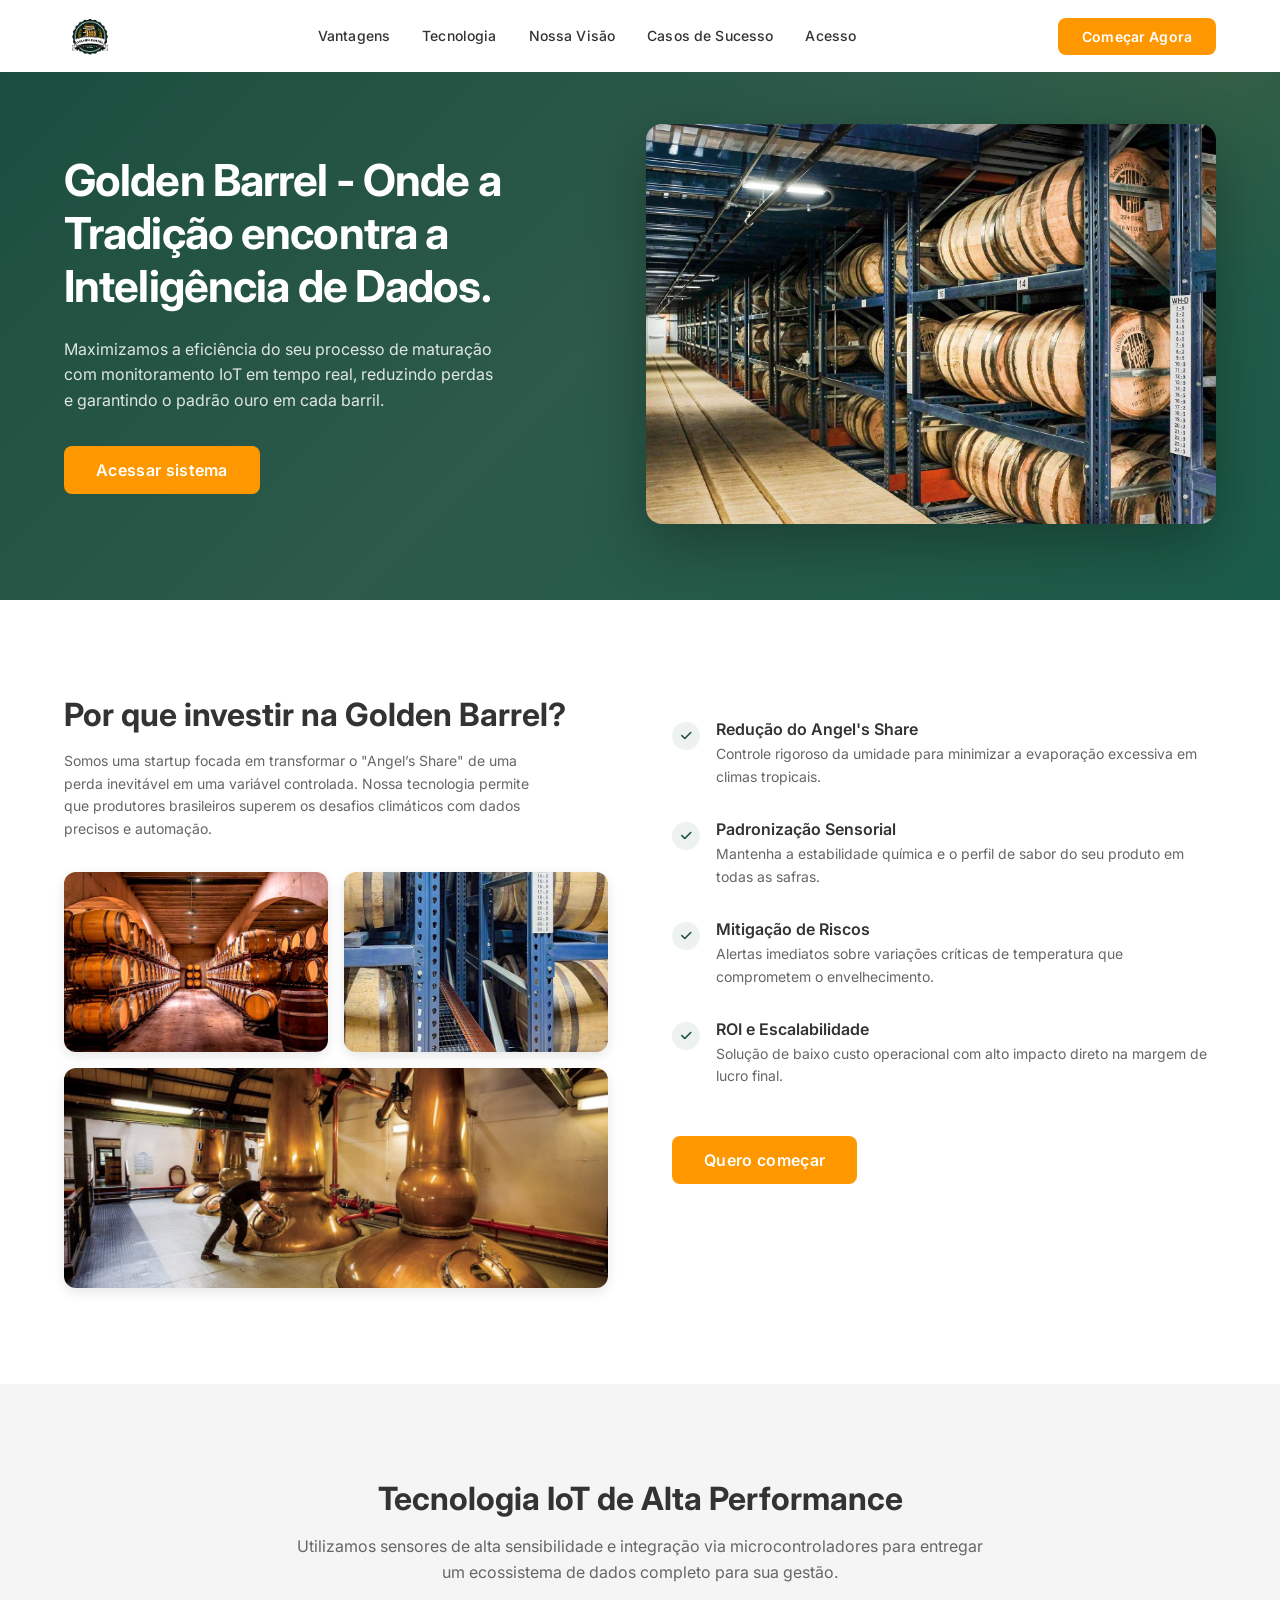
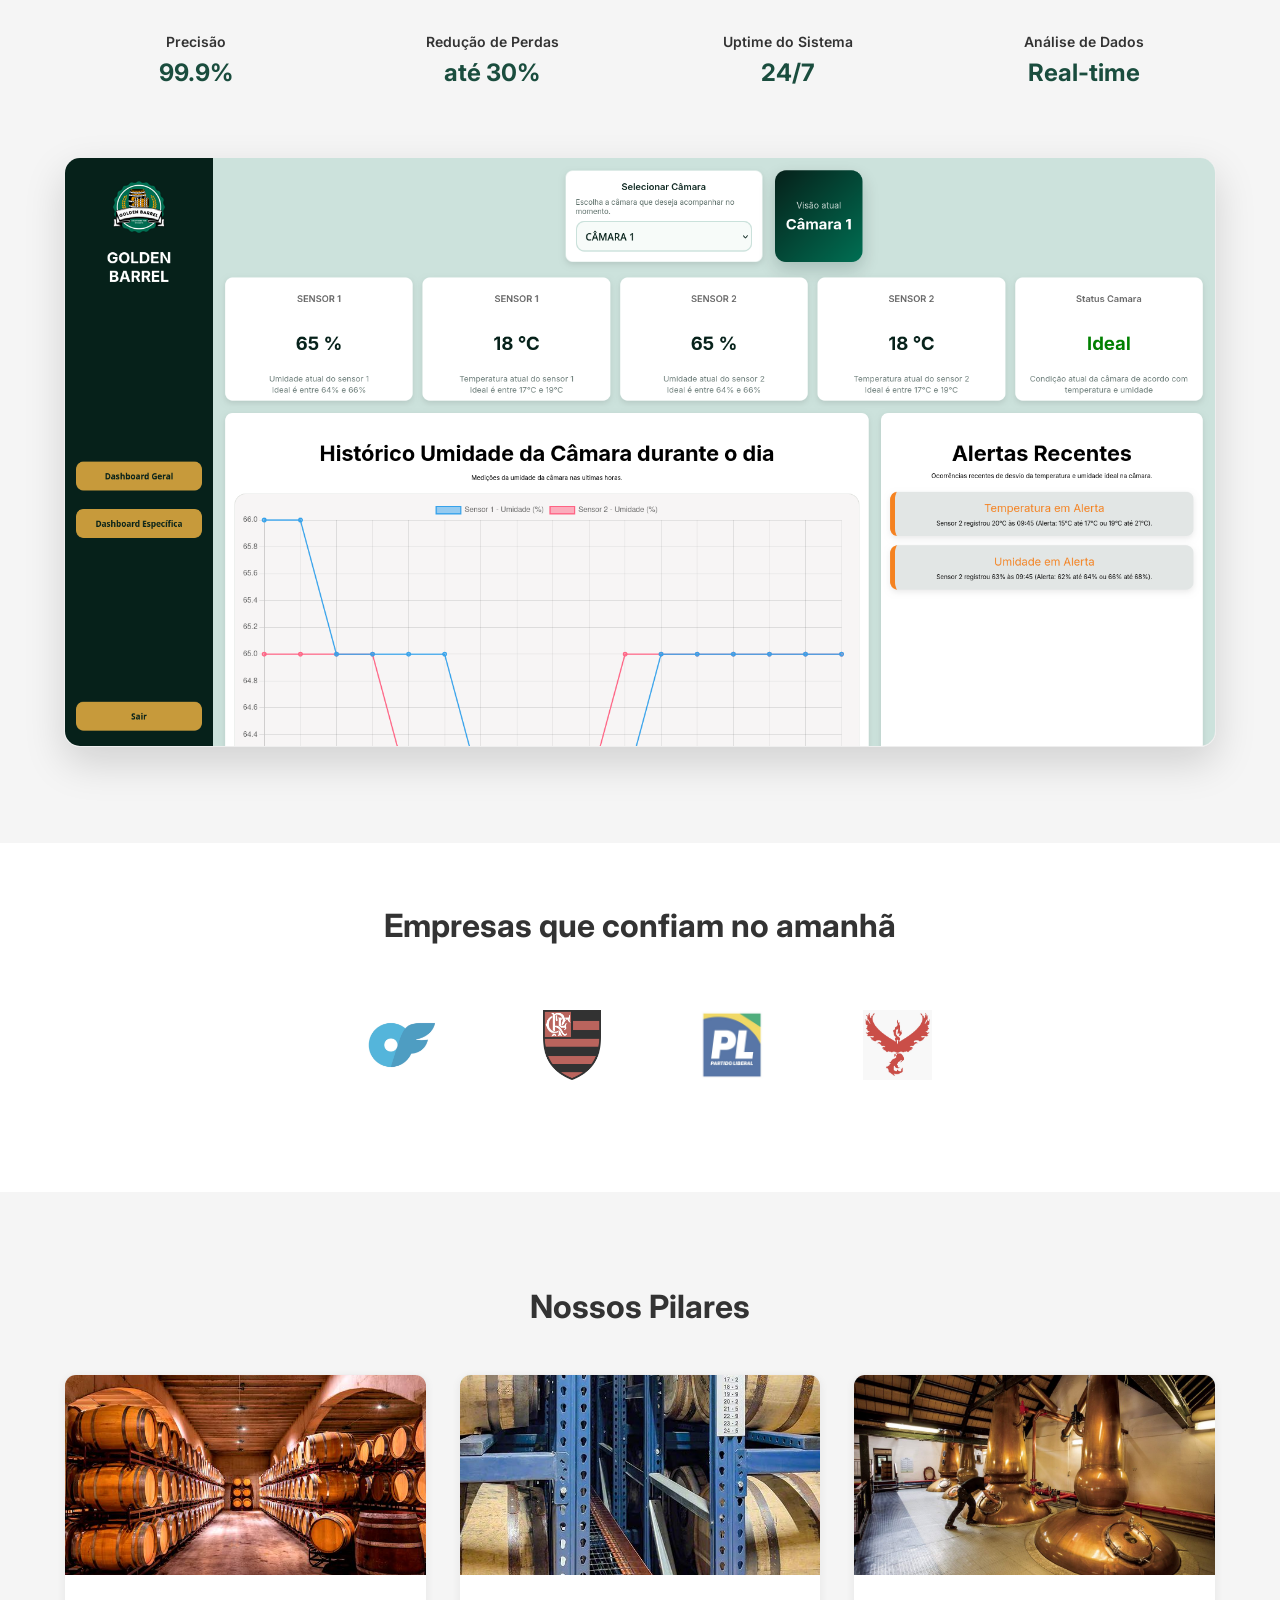
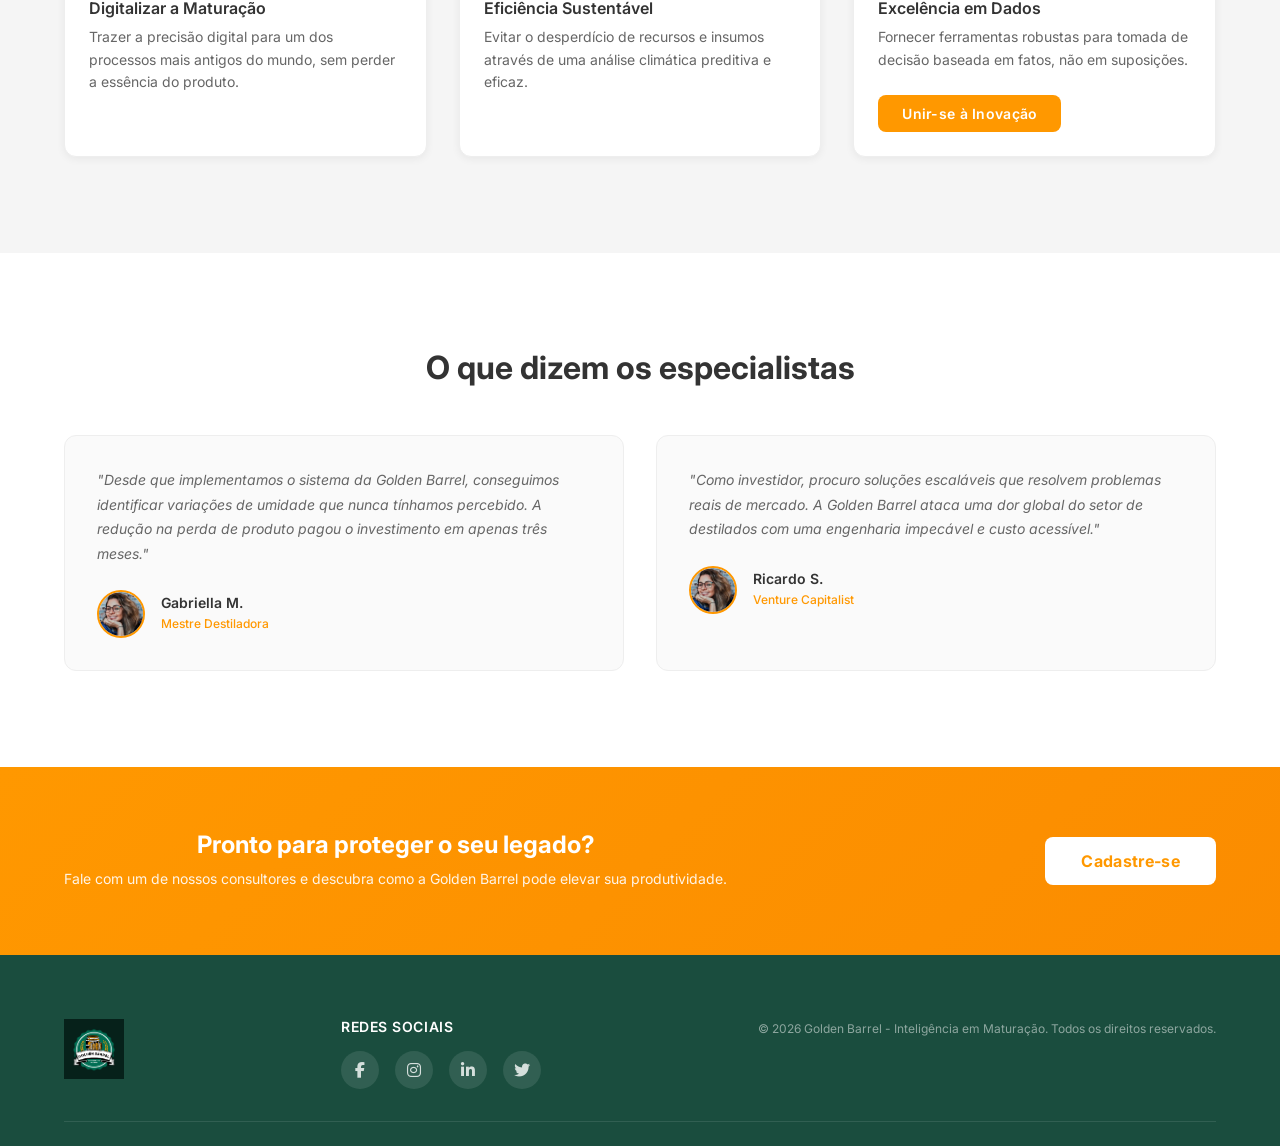
==== index.html @ 1d4effd4 "Golden barrel project" ====
<!DOCTYPE html>
<html lang="pt-BR">
<head>
    <meta charset="UTF-8">
    <meta name="viewport" content="width=device-width, initial-scale=1.0">
    <meta name="description" content="Golden Barrel - Tecnologia IoT para monitoramento de maturação de whisky. Reduza o Angel's Share e garanta a excelência.">
    <meta name="theme-color" content="#1a4d3e">
    <meta name="author" content="Golden Barrel">

    <title>Golden Barrel | Smart Aging Solutions</title>

    <link rel="preconnect" href="https://fonts.googleapis.com">
    <link rel="preconnect" href="https://fonts.gstatic.com" crossorigin>
    <link href="https://fonts.googleapis.com/css2?family=Inter:wght@300;400;500;600;700;800&display=swap" rel="stylesheet">

    <link rel="stylesheet" href="https://cdnjs.cloudflare.com/ajax/libs/font-awesome/6.5.0/css/all.min.css">

    <link rel="stylesheet" href="css/variables.css">
    <link rel="stylesheet" href="css/styles.css">
</head>
<body>

    <header class="navbar" id="navbar">
        <nav class="navbar-container">
            <a href="#" class="logo">
                <img src="Assets/images/logo1.jpg" alt="Golden Barrel - Solutions for Whiskys">
            </a>
            <ul class="nav-menu" id="nav-menu">
                <li><a href="#benefits">Vantagens</a></li>
                <li><a href="#system">Tecnologia</a></li>
                <li><a href="#mission">Nossa Visão</a></li>
                <li><a href="#testimonials">Casos de Sucesso</a></li>
                <li><a href="#contact-cta">Acesso</a></li>
            </ul>
            <button class="nav-button" id="nav-cta-btn" onclick="cadastrarBtn()">Começar Agora</button>
            <div class="hamburger" id="hamburger" aria-label="Abrir menu" role="button" tabindex="0">
                <span></span>
                <span></span>
                <span></span>
            </div>
        </nav>
    </header>

    <section id="hero" class="hero">
        <div class="hero-container">
            <div class="hero-content">
                <h1>Golden Barrel - Onde a Tradição encontra a Inteligência de Dados.</h1>
                <p class="hero-subtitle">Maximizamos a eficiência do seu processo de maturação com monitoramento IoT em tempo real, reduzindo perdas e garantindo o padrão ouro em cada barril.</p>
                <button class="btn btn-primary" id="hero-cta-btn" onclick="acessoBtn()">Acessar sistema</button>
            </div>
            <div class="hero-image">
                <img src="Assets/images/img820.jpg" alt="Armazém de barris de whisky monitorados pela Golden Barrel" >
            </div>
        </div>
    </section>

    <section id="benefits" class="benefits">
        <div class="container">
            <div class="benefits-wrapper">
                <div class="benefits-left">
                    <h2>Por que investir na Golden Barrel?</h2>
                    <p>Somos uma startup focada em transformar o "Angel’s Share" de uma perda inevitável em uma variável controlada. Nossa tecnologia permite que produtores brasileiros superem os desafios climáticos com dados precisos e automação.</p>
                    <div class="benefits-images">
                        <div class="img-wrapper">
                            <img src="Assets/images/img824.jpg" alt="Barris de carvalho selecionados" >
                        </div>
                        <div class="img-wrapper">
                            <img src="Assets/images/img858.jpg" alt="Armazenamento controlado" >
                        </div>
                        <div class="img-wrapper large">
                            <img src="Assets/images/img828.jpg" alt="Tecnologia em destilaria moderna" >
                        </div>
                    </div>
                </div>

                <div class="benefits-right">
                    <div class="benefit-item">
                        <div class="check-icon">
                            <i class="fas fa-check"></i>
                        </div>
                        <div class="benefit-item-content">
                            <h4>Redução do Angel's Share</h4>
                            <p>Controle rigoroso da umidade para minimizar a evaporação excessiva em climas tropicais.</p>
                        </div>
                    </div>
                    <div class="benefit-item">
                        <div class="check-icon">
                            <i class="fas fa-check"></i>
                        </div>
                        <div class="benefit-item-content">
                            <h4>Padronização Sensorial</h4>
                            <p>Mantenha a estabilidade química e o perfil de sabor do seu produto em todas as safras.</p>
                        </div>
                    </div>
                    <div class="benefit-item">
                        <div class="check-icon">
                            <i class="fas fa-check"></i>
                        </div>
                        <div class="benefit-item-content">
                            <h4>Mitigação de Riscos</h4>
                            <p>Alertas imediatos sobre variações críticas de temperatura que comprometem o envelhecimento.</p>
                        </div>
                    </div>
                    <div class="benefit-item">
                        <div class="check-icon">
                            <i class="fas fa-check"></i>
                        </div>
                        <div class="benefit-item-content">
                            <h4>ROI e Escalabilidade</h4>
                            <p>Solução de baixo custo operacional com alto impacto direto na margem de lucro final.</p>
                        </div>
                    </div>
                    <button class="btn btn-primary" id="benefits-cta-btn" onclick="cadastrarBtn()">Quero começar</button>
                </div>
            </div>
        </div>
    </section>

    <section id="system" class="system">
        <div class="container">
            <div class="section-header">
                <h2>Tecnologia IoT de Alta Performance</h2>
                <p class="section-subtitle">Utilizamos sensores de alta sensibilidade e integração via microcontroladores para entregar um ecossistema de dados completo para sua gestão.</p>
            </div>

            <div class="stats-row">
                <div class="stat-item">
                    <h4>Precisão</h4>
                    <span class="stat-value">99.9%</span>
                </div>
                <div class="stat-item">
                    <h4>Redução de Perdas</h4>
                    <span class="stat-value">até 30%</span>
                </div>
                <div class="stat-item">
                    <h4>Uptime do Sistema</h4>
                    <span class="stat-value">24/7</span>
                </div>
                <div class="stat-item">
                    <h4>Análise de Dados</h4>
                    <span class="stat-value">Real-time</span>
                </div>
            </div>

            <div class="dashboard-wrapper">
                <img src="Assets/images/dashboard.png" alt="Dashboard Golden Barrel - Monitoramento de Temperatura e Umidade" >
            </div>
        </div>
    </section>

    <section id="partners" class="partners">
        <div class="container">
            <div class="section-header">
                <h2>Empresas que confiam no amanhã</h2>
            </div>
            <div class="partners-grid">
                <div class="partner-card">
                    <img src="Assets/images/OF.jpg" alt="Parceiro Estratégico">
                </div>
                <div class="partner-card">
                    <img src="Assets/images/Flamengo.jpg" alt="Apoio Institucional">
                </div>
                <div class="partner-card">
                    <img src="Assets/images/PL.jpg" alt="Logística de Inovação">
                </div>
                <div class="partner-card">
                    <img src="Assets/images/phoenix.jpg" alt="Tecnologia de Sensores">
                </div>
            </div>
        </div>
    </section>

    <section id="mission" class="mission">
        <div class="container">
            <div class="section-header">
                <h2>Nossos Pilares</h2>
            </div>
            <div class="mission-grid">
                <div class="mission-card">
                    <div class="card-image">
                        <img src="Assets/images/img824.jpg" alt="Digitalização do Processo" >
                    </div>
                    <div class="card-body">
                        <h3>Digitalizar a Maturação</h3>
                        <p>Trazer a precisão digital para um dos processos mais antigos do mundo, sem perder a essência do produto.</p>
                    </div>
                </div>
                <div class="mission-card">
                    <div class="card-image">
                        <img src="Assets/images/img858.jpg" alt="Sustentabilidade e Eficiência" >
                    </div>
                    <div class="card-body">
                        <h3>Eficiência Sustentável</h3>
                        <p>Evitar o desperdício de recursos e insumos através de uma análise climática preditiva e eficaz.</p>
                    </div>
                </div>
                <div class="mission-card">
                    <div class="card-image">
                        <img src="Assets/images/img828.jpg" alt="Qualidade Garantida" >
                    </div>
                    <div class="card-body">
                        <h3>Excelência em Dados</h3>
                        <p>Fornecer ferramentas robustas para tomada de decisão baseada em fatos, não em suposições.</p>
                        <button class="btn btn-primary" id="mission-cta-btn" onclick="cadastrarBtn()">Unir-se à Inovação</button>
                    </div>
                </div>
            </div>
        </div>
    </section>

    <section id="testimonials" class="testimonials">
        <div class="container">
            <div class="section-header">
                <h2>O que dizem os especialistas</h2>
            </div>
            <div class="testimonials-grid">
                <div class="testimonial-card">
                    <p class="testimonial-text">"Desde que implementamos o sistema da Golden Barrel, conseguimos identificar variações de umidade que nunca tínhamos percebido. A redução na perda de produto pagou o investimento em apenas três meses."</p>
                    <div class="testimonial-author">
                        <img src="Assets/images/img862.jpg" alt="Especialista em Destilação" class="avatar">
                        <div class="testimonial-author-info">
                            <h4>Gabriella M.</h4>
                            <p>Mestre Destiladora</p>
                        </div>
                    </div>
                </div>
                <div class="testimonial-card">
                    <p class="testimonial-text">"Como investidor, procuro soluções escaláveis que resolvem problemas reais de mercado. A Golden Barrel ataca uma dor global do setor de destilados com uma engenharia impecável e custo acessível."</p>
                    <div class="testimonial-author">
                        <img src="Assets/images/img862.jpg" alt="Investidor de Tech" class="avatar">
                        <div class="testimonial-author-info">
                            <h4>Ricardo S.</h4>
                            <p>Venture Capitalist</p>
                        </div>
                    </div>
                </div>
            </div>
        </div>
    </section>

    <section id="contact-cta" class="contact-cta">
        <div class="container">
            <div class="cta-container">
                <div class="cta-content">
                    <h2>Pronto para proteger o seu legado?</h2>
                    <p>Fale com um de nossos consultores e descubra como a Golden Barrel pode elevar sua produtividade.</p>
                </div>
                <button class="btn" id="cta-button" onclick="cadastrarBtn()">Cadastre-se</button>
            </div>
        </div>
    </section>

    <footer class="footer" id="footer">
        <div class="container">
            <div class="footer-content">
                <div class="footer-logo">
                    <img src="Assets/images/logo2.jpg" alt="Golden Barrel Logo">
                </div>
                <div class="footer-section">
                    <h5>Redes Sociais</h5>
                    <div class="social-icons">
                        <a href="#" aria-label="Facebook"><i class="fab fa-facebook-f"></i></a>
                        <a href="#" aria-label="Instagram"><i class="fab fa-instagram"></i></a>
                        <a href="#" aria-label="LinkedIn"><i class="fab fa-linkedin-in"></i></a>
                        <a href="#" aria-label="Twitter"><i class="fab fa-twitter"></i></a>
                    </div>
                </div>
                <div class="footer-section footer-links-section">
                    <p>&copy; 2026 Golden Barrel - Inteligência em Maturação. Todos os direitos reservados.</p>
                </div>
            </div>
        </div>
    </footer>

    <script>
        function cadastrarBtn() {
            window.location.href = './cadastro.html'
        }
    </script>
</body>
</html>
---- css/variables.css ----
:root {
    --color-primary-dark: #1a4d3e;
    --color-primary: #1e5c49;
    --color-primary-light: #2d5a4a;
    --color-accent: #ff9800;
    --color-accent-hover: #fb8c00;
    --color-accent-light: #ffb74d;

    --color-text-dark: #333333;
    --color-text: #444444;
    --color-text-light: #666666;
    --color-text-lighter: #999999;
    --color-bg-light: #f5f5f5;
    --color-bg-lighter: #fafafa;
    --color-white: #ffffff;
    --color-border: #e0e0e0;
    --color-border-light: #eeeeee;

    --font-family-primary: 'Inter', 'Segoe UI', Tahoma, Geneva, Verdana, sans-serif;
    --font-family-secondary: 'Georgia', serif;

    --font-size-xs: 0.75rem;
    --font-size-sm: 0.875rem;
    --font-size-base: 1rem;
    --font-size-lg: 1.125rem;
    --font-size-xl: 1.25rem;
    --font-size-2xl: 1.5rem;
    --font-size-3xl: 2rem;
    --font-size-4xl: 2.75rem;
    --font-size-5xl: 3.25rem;

    --font-weight-light: 300;
    --font-weight-normal: 400;
    --font-weight-medium: 500;
    --font-weight-semibold: 600;
    --font-weight-bold: 700;
    --font-weight-extrabold: 800;

    --line-height-tight: 1.2;
    --line-height-snug: 1.35;
    --line-height-normal: 1.6;
    --line-height-relaxed: 1.75;

    --spacing-xs: 4px;
    --spacing-sm: 8px;
    --spacing-md: 16px;
    --spacing-lg: 24px;
    --spacing-xl: 32px;
    --spacing-2xl: 48px;
    --spacing-3xl: 64px;
    --spacing-4xl: 96px;

    --shadow-sm: 0 1px 3px rgba(0, 0, 0, 0.08);
    --shadow-md: 0 4px 12px rgba(0, 0, 0, 0.1);
    --shadow-lg: 0 8px 24px rgba(0, 0, 0, 0.12);
    --shadow-xl: 0 16px 40px rgba(0, 0, 0, 0.15);
    --shadow-card: 0 2px 8px rgba(0, 0, 0, 0.06);

    --radius-sm: 4px;
    --radius-md: 8px;
    --radius-lg: 12px;
    --radius-xl: 16px;
    --radius-2xl: 24px;
    --radius-full: 9999px;

    --transition-fast: 150ms ease;
    --transition-base: 300ms ease;
    --transition-slow: 500ms ease;
    --transition-bounce: 400ms cubic-bezier(0.34, 1.56, 0.64, 1);

    --z-dropdown: 1000;
    --z-sticky: 1020;
    --z-fixed: 1030;
    --z-modal-backdrop: 1040;
    --z-modal: 1050;

    --container-max: 1200px;
    --navbar-height: 72px;
}
---- css/styles.css ----
*,
*::before,
*::after {
    margin: 0;
    padding: 0;
    box-sizing: border-box;
}

html {
    scroll-behavior: smooth;
    font-size: 16px;
    -webkit-font-smoothing: antialiased;
    -moz-osx-font-smoothing: grayscale;
}

body {
    font-family: var(--font-family-primary);
    color: var(--color-text-dark);
    background-color: var(--color-white);
    line-height: var(--line-height-normal);
    overflow-x: hidden;
}

h1, h2, h3, h4, h5, h6 {
    font-weight: var(--font-weight-bold);
    line-height: var(--line-height-tight);
    color: var(--color-text-dark);
}

h1 { font-size: var(--font-size-4xl); }
h2 { font-size: var(--font-size-3xl); margin-bottom: var(--spacing-md); }
h3 { font-size: var(--font-size-xl); }
h4 { font-size: var(--font-size-lg); }
h5 { font-size: var(--font-size-base); }

p {
    margin-bottom: var(--spacing-md);
    color: var(--color-text-light);
    line-height: var(--line-height-normal);
}

a {
    color: inherit;
    text-decoration: none;
    transition: color var(--transition-base);
}

ul { list-style: none; }

img {
    max-width: 100%;
    height: auto;
    display: block;
}

.container {
    max-width: var(--container-max);
    margin: 0 auto;
    padding: 0 var(--spacing-lg);
}

.btn {
    display: inline-flex;
    align-items: center;
    justify-content: center;
    padding: 14px 32px;
    font-size: var(--font-size-base);
    font-weight: var(--font-weight-semibold);
    font-family: var(--font-family-primary);
    border: none;
    border-radius: var(--radius-md);
    cursor: pointer;
    transition: all var(--transition-base);
    text-decoration: none;
    text-align: center;
    gap: 8px;
    letter-spacing: 0.02em;
}

.btn:hover {
    transform: translateY(-2px);
    box-shadow: var(--shadow-md);
}

.btn:active {
    transform: translateY(0);
}

.btn-primary {
    background-color: var(--color-accent);
    color: var(--color-white);
}

.btn-primary:hover {
    background-color: var(--color-accent-hover);
    box-shadow: 0 6px 20px rgba(255, 152, 0, 0.35);
}

.btn-outline {
    background-color: transparent;
    color: var(--color-accent);
    border: 2px solid var(--color-accent);
}

.btn-outline:hover {
    background-color: var(--color-accent);
    color: var(--color-white);
}

.btn-light {
    background-color: var(--color-accent);
    color: var(--color-white);
    font-size: var(--font-size-base);
    border-radius: var(--radius-md);
    padding: 14px 36px;
}

.btn-light:hover {
    background-color: var(--color-accent-hover);
    box-shadow: 0 6px 20px rgba(255, 152, 0, 0.35);
}

section {
    padding: var(--spacing-4xl) 0;
}

.section-subtitle {
    font-size: var(--font-size-base);
    color: var(--color-text-light);
    max-width: 700px;
    line-height: var(--line-height-normal);
}

.section-header {
    text-align: center;
    margin-bottom: var(--spacing-3xl);
}

.section-header h2 {
    margin-bottom: var(--spacing-md);
}

.section-header .section-subtitle {
    margin: 0 auto;
}


.navbar {
    position: fixed;
    top: 0;
    left: 0;
    right: 0;
    background-color: var(--color-white);
    z-index: var(--z-fixed);
    transition: all var(--transition-base);
    height: var(--navbar-height);
}

.navbar.scrolled {
    box-shadow: 0 2px 20px rgba(0, 0, 0, 0.08);
}

.navbar-container {
    max-width: var(--container-max);
    margin: 0 auto;
    padding: 0 var(--spacing-lg);
    display: flex;
    align-items: center;
    justify-content: space-between;
    height: 100%;
}

.logo {
    flex-shrink: 0;
}

.logo img {
    height: 52px;
    width: auto;
    transition: transform var(--transition-base);
}

.logo:hover img {
    transform: scale(1.03);
}

.nav-menu {
    display: flex;
    align-items: center;
    gap: var(--spacing-xl);
}

.nav-menu a {
    color: var(--color-text-dark);
    font-weight: var(--font-weight-medium);
    font-size: var(--font-size-sm);
    position: relative;
    padding: 4px 0;
    letter-spacing: 0.01em;
}

.nav-menu a::after {
    content: '';
    position: absolute;
    bottom: -2px;
    left: 0;
    width: 0;
    height: 2px;
    background-color: var(--color-accent);
    transition: width var(--transition-base);
}

.nav-menu a:hover {
    color: var(--color-primary-dark);
}

.nav-menu a:hover::after {
    width: 100%;
}

.nav-button {
    background-color: var(--color-accent);
    color: var(--color-white);
    border: none;
    padding: 10px 24px;
    border-radius: var(--radius-md);
    font-weight: var(--font-weight-semibold);
    font-size: var(--font-size-sm);
    font-family: var(--font-family-primary);
    cursor: pointer;
    transition: all var(--transition-base);
    letter-spacing: 0.01em;
}

.nav-button:hover {
    background-color: var(--color-accent-hover);
    transform: translateY(-1px);
    box-shadow: 0 4px 12px rgba(255, 152, 0, 0.3);
}

.hamburger {
    display: none;
    flex-direction: column;
    cursor: pointer;
    gap: 5px;
    padding: 4px;
}

.hamburger span {
    width: 24px;
    height: 2px;
    background-color: var(--color-text-dark);
    border-radius: 2px;
    transition: all var(--transition-base);
    transform-origin: center;
}

.hamburger.active span:nth-child(1) {
    transform: rotate(45deg) translate(5px, 5px);
}

.hamburger.active span:nth-child(2) {
    opacity: 0;
}

.hamburger.active span:nth-child(3) {
    transform: rotate(-45deg) translate(5px, -5px);
}


.hero {
    padding-top: calc(var(--navbar-height) + 40px);
    padding-bottom: var(--spacing-3xl);
    background: linear-gradient(135deg, var(--color-primary-dark) 0%, var(--color-primary-light) 50%, #1a5c48 100%);
    color: var(--color-white);
    overflow: hidden;
    position: relative;
    min-height: 600px;
    display: flex;
    align-items: center;
}

.hero::before {
    content: '';
    position: absolute;
    top: -50%;
    right: -20%;
    width: 600px;
    height: 600px;
    background: radial-gradient(circle, rgba(255, 152, 0, 0.08) 0%, transparent 70%);
    border-radius: 50%;
    pointer-events: none;
}

.hero-container {
    max-width: var(--container-max);
    margin: 0 auto;
    padding: 0 var(--spacing-lg);
    display: grid;
    grid-template-columns: 1fr 1.1fr;
    gap: var(--spacing-3xl);
    align-items: center;
    width: 100%;
}

.hero-content {
    position: relative;
    z-index: 2;
}

.hero-content h1 {
    font-size: var(--font-size-4xl);
    color: var(--color-white);
    margin-bottom: var(--spacing-lg);
    line-height: var(--line-height-tight);
    font-weight: var(--font-weight-bold);
    letter-spacing: -0.02em;
}

.hero-subtitle {
    font-size: var(--font-size-base);
    color: rgba(255, 255, 255, 0.85);
    margin-bottom: var(--spacing-xl);
    line-height: var(--line-height-normal);
    max-width: 440px;
}

.hero-image {
    position: relative;
    border-radius: var(--radius-xl);
    overflow: hidden;
    box-shadow: 0 20px 60px rgba(0, 0, 0, 0.3);
}

.hero-image img {
    width: 100%;
    height: 400px;
    object-fit: cover;
    transition: transform 4s ease;
}

.hero-image:hover img {
    transform: scale(1.05);
}


.benefits {
    background-color: var(--color-white);
    padding: var(--spacing-4xl) 0;
}

.benefits-wrapper {
    display: grid;
    grid-template-columns: 1fr 1fr;
    gap: var(--spacing-3xl);
    align-items: start;
}

.benefits-left h2 {
    font-size: var(--font-size-3xl);
    margin-bottom: var(--spacing-md);
    color: var(--color-text-dark);
}

.benefits-left > p {
    font-size: var(--font-size-sm);
    color: var(--color-text-light);
    margin-bottom: var(--spacing-xl);
    max-width: 480px;
    line-height: var(--line-height-normal);
}

.benefits-images {
    display: grid;
    grid-template-columns: 1fr 1fr;
    gap: var(--spacing-md);
}

.benefits-images .img-wrapper {
    border-radius: var(--radius-lg);
    overflow: hidden;
    box-shadow: var(--shadow-md);
}

.benefits-images .img-wrapper img {
    width: 100%;
    height: 180px;
    object-fit: cover;
    transition: transform var(--transition-slow);
}

.benefits-images .img-wrapper:hover img {
    transform: scale(1.06);
}

.benefits-images .img-wrapper.large {
    grid-column: 1 / -1;
}

.benefits-images .img-wrapper.large img {
    height: 220px;
}

.benefits-right {
    padding-top: var(--spacing-lg);
}

.benefit-item {
    display: flex;
    gap: var(--spacing-md);
    margin-bottom: var(--spacing-xl);
    align-items: flex-start;
}

.benefit-item .check-icon {
    flex-shrink: 0;
    width: 28px;
    height: 28px;
    border-radius: var(--radius-full);
    background-color: rgba(26, 77, 62, 0.08);
    display: flex;
    align-items: center;
    justify-content: center;
    margin-top: 2px;
}

.benefit-item .check-icon i {
    color: var(--color-primary-dark);
    font-size: 12px;
}

.benefit-item-content h4 {
    font-size: var(--font-size-base);
    font-weight: var(--font-weight-semibold);
    color: var(--color-text-dark);
    margin-bottom: 4px;
}

.benefit-item-content p {
    font-size: var(--font-size-sm);
    color: var(--color-text-light);
    margin: 0;
    line-height: var(--line-height-normal);
}

.benefits-right .btn {
    margin-top: var(--spacing-md);
}


.system {
    background-color: var(--color-bg-light);
    padding: var(--spacing-4xl) 0;
}

.system .section-header {
    margin-bottom: var(--spacing-2xl);
}

.stats-row {
    display: grid;
    grid-template-columns: repeat(4, 1fr);
    gap: var(--spacing-xl);
    margin-bottom: var(--spacing-3xl);
    text-align: center;
}

.stat-item h4 {
    font-size: var(--font-size-sm);
    color: var(--color-text-dark);
    font-weight: var(--font-weight-semibold);
    margin-bottom: var(--spacing-xs);
}

.stat-item .stat-value {
    font-size: var(--font-size-2xl);
    font-weight: var(--font-weight-bold);
    color: var(--color-primary-dark);
}

.dashboard-wrapper {
    border-radius: var(--radius-xl);
    overflow: hidden;
    box-shadow: var(--shadow-xl);
    border: 1px solid var(--color-border-light);
}

.dashboard-wrapper img {
    width: 100%;
    height: auto;
    display: block;
}


.partners {
    background-color: var(--color-white);
    padding: var(--spacing-3xl) 0 var(--spacing-4xl);
}

.partners .section-header {
    margin-bottom: var(--spacing-2xl);
}

.partners-grid {
    display: flex;
    align-items: center;
    justify-content: center;
    gap: var(--spacing-3xl);
    flex-wrap: wrap;
}

.partner-card {
    display: flex;
    align-items: center;
    justify-content: center;
    transition: all var(--transition-base);
    padding: var(--spacing-md);
}

.partner-card img {
    max-height: 70px;
    width: auto;
    filter: grayscale(30%);
    opacity: 0.8;
    transition: all var(--transition-base);
}

.partner-card:hover img {
    filter: grayscale(0%);
    opacity: 1;
    transform: scale(1.08);
}


.mission {
    background-color: var(--color-bg-light);
    padding: var(--spacing-4xl) 0;
}

.mission .section-header {
    margin-bottom: var(--spacing-2xl);
}

.mission-grid {
    display: grid;
    grid-template-columns: repeat(3, 1fr);
    gap: var(--spacing-xl);
}

.mission-card {
    background-color: var(--color-white);
    border-radius: var(--radius-lg);
    overflow: hidden;
    box-shadow: var(--shadow-card);
    transition: all var(--transition-base);
    display: flex;
    flex-direction: column;
    border: 1px solid var(--color-border-light);
}

.mission-card:hover {
    transform: translateY(-8px);
    box-shadow: var(--shadow-lg);
}

.mission-card .card-image {
    overflow: hidden;
    height: 200px;
}

.mission-card .card-image img {
    width: 100%;
    height: 100%;
    object-fit: cover;
    transition: transform var(--transition-slow);
}

.mission-card:hover .card-image img {
    transform: scale(1.08);
}

.mission-card .card-body {
    padding: var(--spacing-lg);
    display: flex;
    flex-direction: column;
    flex-grow: 1;
}

.mission-card .card-body h3 {
    font-size: var(--font-size-base);
    font-weight: var(--font-weight-semibold);
    color: var(--color-text-dark);
    margin-bottom: var(--spacing-sm);
}

.mission-card .card-body p {
    font-size: var(--font-size-sm);
    color: var(--color-text-light);
    margin-bottom: var(--spacing-lg);
    flex-grow: 1;
    line-height: var(--line-height-normal);
}

.mission-card .card-body .btn {
    align-self: flex-start;
    padding: 10px 24px;
    font-size: var(--font-size-sm);
}


.testimonials {
    background-color: var(--color-white);
    padding: var(--spacing-4xl) 0;
}

.testimonials .section-header {
    margin-bottom: var(--spacing-2xl);
}

.testimonials-grid {
    display: grid;
    grid-template-columns: repeat(2, 1fr);
    gap: var(--spacing-xl);
}

.testimonial-card {
    background-color: var(--color-bg-lighter);
    padding: var(--spacing-xl);
    border-radius: var(--radius-lg);
    transition: all var(--transition-base);
    border: 1px solid var(--color-border-light);
    position: relative;
}

.testimonial-card:hover {
    box-shadow: var(--shadow-md);
    transform: translateY(-4px);
}

.testimonial-text {
    font-size: var(--font-size-sm);
    color: var(--color-text-light);
    line-height: var(--line-height-relaxed);
    margin-bottom: var(--spacing-lg);
    font-style: italic;
}

.testimonial-author {
    display: flex;
    align-items: center;
    gap: var(--spacing-md);
}

.testimonial-author .avatar {
    width: 48px;
    height: 48px;
    border-radius: var(--radius-full);
    object-fit: cover;
    border: 2px solid var(--color-accent);
}

.testimonial-author-info h4 {
    font-size: var(--font-size-sm);
    font-weight: var(--font-weight-semibold);
    color: var(--color-text-dark);
    margin-bottom: 2px;
}

.testimonial-author-info p {
    font-size: var(--font-size-xs);
    color: var(--color-accent);
    font-weight: var(--font-weight-medium);
    margin: 0;
}


.contact-cta {
    background: linear-gradient(135deg, var(--color-accent) 0%, var(--color-accent-hover) 100%);
    padding: var(--spacing-3xl) 0;
    text-align: center;
}

.cta-container {
    display: flex;
    align-items: center;
    justify-content: space-between;
    gap: var(--spacing-xl);
}

.cta-content h2 {
    font-size: var(--font-size-2xl);
    color: var(--color-white);
    margin-bottom: var(--spacing-sm);
    font-weight: var(--font-weight-bold);
}

.cta-content p {
    color: rgba(255, 255, 255, 0.9);
    font-size: var(--font-size-sm);
    margin: 0;
}

.contact-cta .btn {
    background-color: var(--color-white);
    color: var(--color-accent);
    font-weight: var(--font-weight-bold);
    padding: 14px 36px;
    border-radius: var(--radius-md);
    white-space: nowrap;
}

.contact-cta .btn:hover {
    background-color: rgba(255, 255, 255, 0.92);
    transform: translateY(-2px);
    box-shadow: 0 6px 20px rgba(0, 0, 0, 0.15);
}


.footer {
    background-color: var(--color-primary-dark);
    color: var(--color-white);
    padding: var(--spacing-3xl) 0 var(--spacing-lg);
}

.footer-content {
    display: flex;
    align-items: flex-start;
    justify-content: space-between;
    gap: var(--spacing-2xl);
    padding-bottom: var(--spacing-xl);
    border-bottom: 1px solid rgba(255, 255, 255, 0.1);
}

.footer-logo {
    flex-shrink: 0;
}

.footer-logo img {
    height: 60px;
    width: auto;
}

.footer-section h5 {
    color: var(--color-white);
    margin-bottom: var(--spacing-md);
    font-size: var(--font-size-sm);
    font-weight: var(--font-weight-semibold);
    letter-spacing: 0.04em;
    text-transform: uppercase;
}

.footer-section p {
    color: rgba(255, 255, 255, 0.7);
    font-size: var(--font-size-sm);
    margin: 0;
}

.social-icons {
    display: flex;
    gap: var(--spacing-md);
}

.social-icons a {
    width: 38px;
    height: 38px;
    border-radius: var(--radius-full);
    background-color: rgba(255, 255, 255, 0.1);
    display: flex;
    align-items: center;
    justify-content: center;
    font-size: 16px;
    color: rgba(255, 255, 255, 0.8);
    transition: all var(--transition-base);
}

.social-icons a:hover {
    background-color: var(--color-accent);
    color: var(--color-white);
    transform: translateY(-3px);
}

.footer-links-section {
    text-align: right;
}

.footer-links-section p {
    color: rgba(255, 255, 255, 0.5);
    font-size: var(--font-size-xs);
}

.footer-bottom {
    display: flex;
    align-items: center;
    justify-content: center;
    padding-top: var(--spacing-lg);
}

.footer-bottom p {
    color: rgba(255, 255, 255, 0.4);
    font-size: var(--font-size-xs);
    margin: 0;
}


@keyframes fadeInUp {
    from {
        opacity: 0;
        transform: translateY(30px);
    }
    to {
        opacity: 1;
        transform: translateY(0);
    }
}

@keyframes fadeIn {
    from { opacity: 0; }
    to { opacity: 1; }
}

@keyframes slideInLeft {
    from {
        opacity: 0;
        transform: translateX(-40px);
    }
    to {
        opacity: 1;
        transform: translateX(0);
    }
}

@keyframes slideInRight {
    from {
        opacity: 0;
        transform: translateX(40px);
    }
    to {
        opacity: 1;
        transform: translateX(0);
    }
}

.animate-on-scroll {
    opacity: 0;
    transform: translateY(30px);
    transition: opacity 0.6s ease, transform 0.6s ease;
}

.animate-on-scroll.animate-in {
    opacity: 1;
    transform: translateY(0);
}

.stagger-children .animate-on-scroll:nth-child(1) { transition-delay: 0ms; }
.stagger-children .animate-on-scroll:nth-child(2) { transition-delay: 100ms; }
.stagger-children .animate-on-scroll:nth-child(3) { transition-delay: 200ms; }
.stagger-children .animate-on-scroll:nth-child(4) { transition-delay: 300ms; }

.hero-content {
    animation: slideInLeft 0.8s ease forwards;
}

.hero-image {
    animation: slideInRight 0.8s ease 0.2s forwards;
    opacity: 0;
    animation-fill-mode: forwards;
}

@keyframes slideInRight {
    from {
        opacity: 0;
        transform: translateX(40px);
    }
    to {
        opacity: 1;
        transform: translateX(0);
    }
}
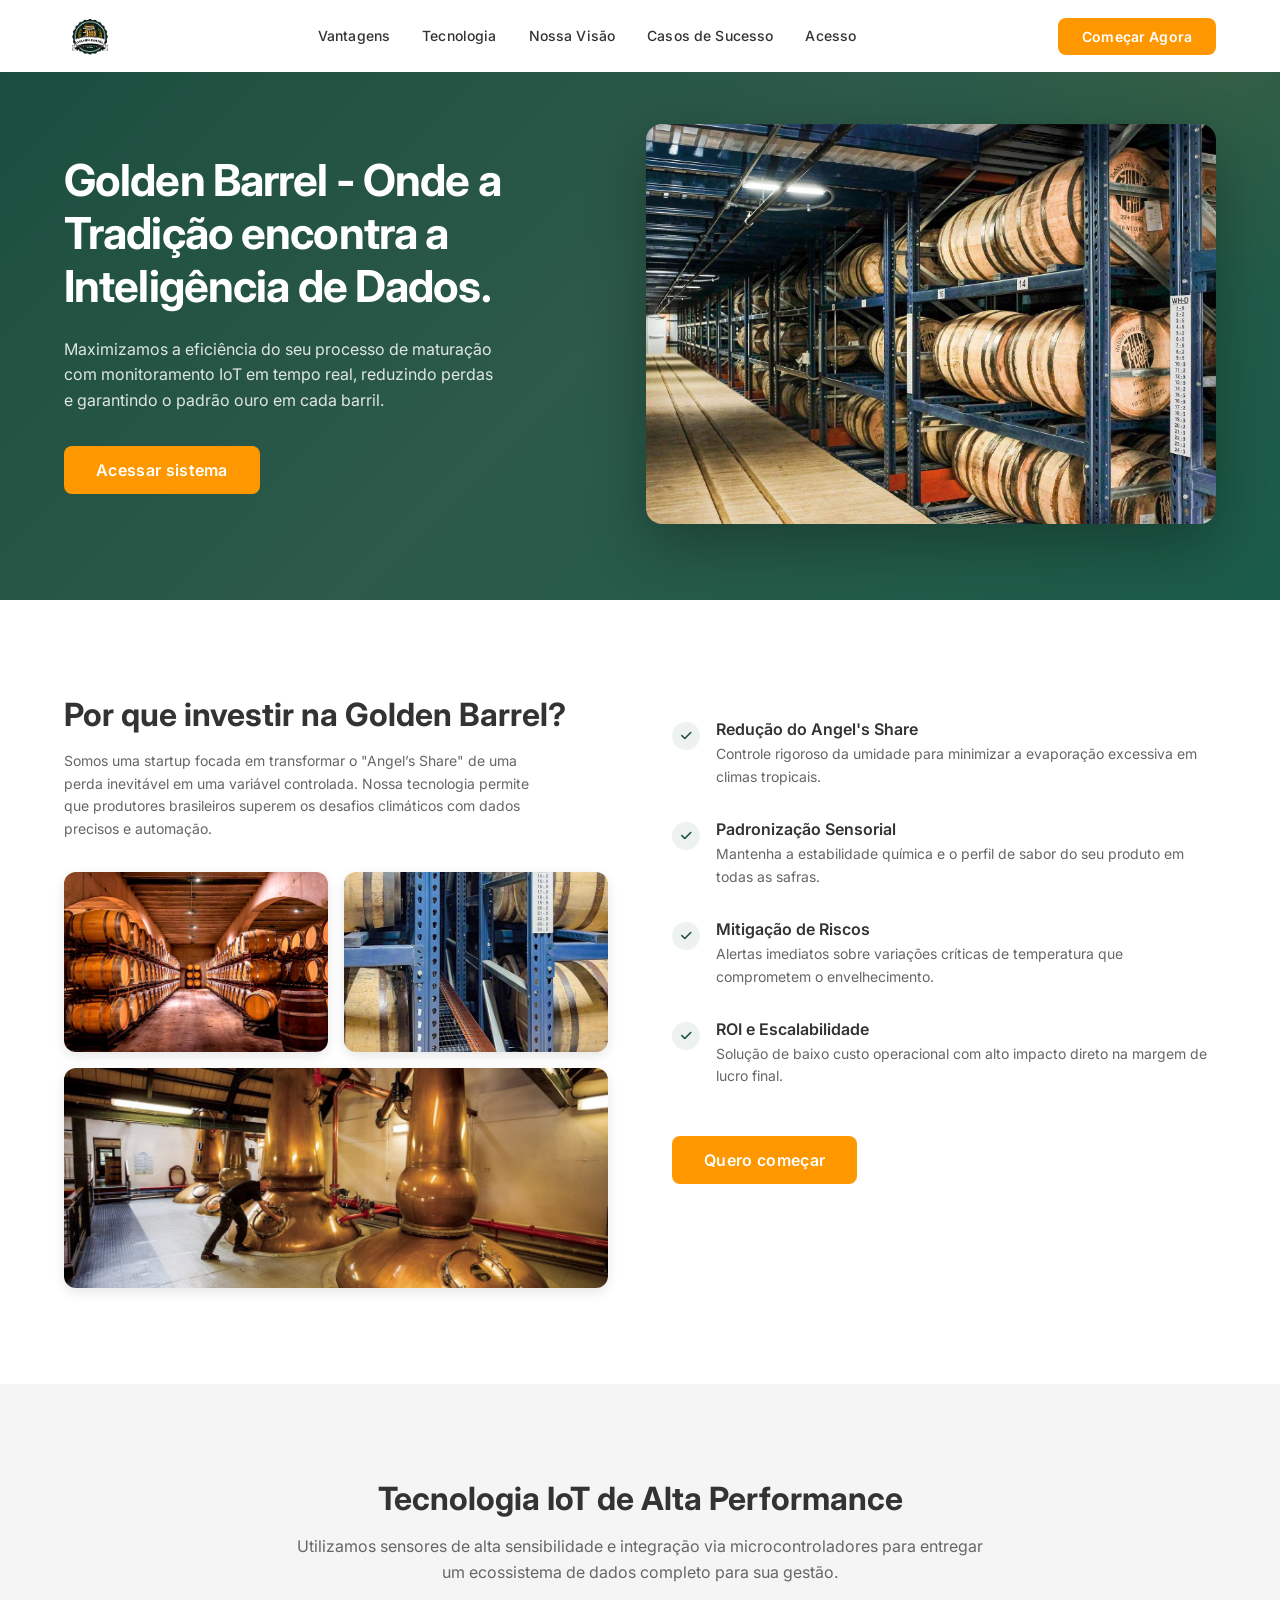
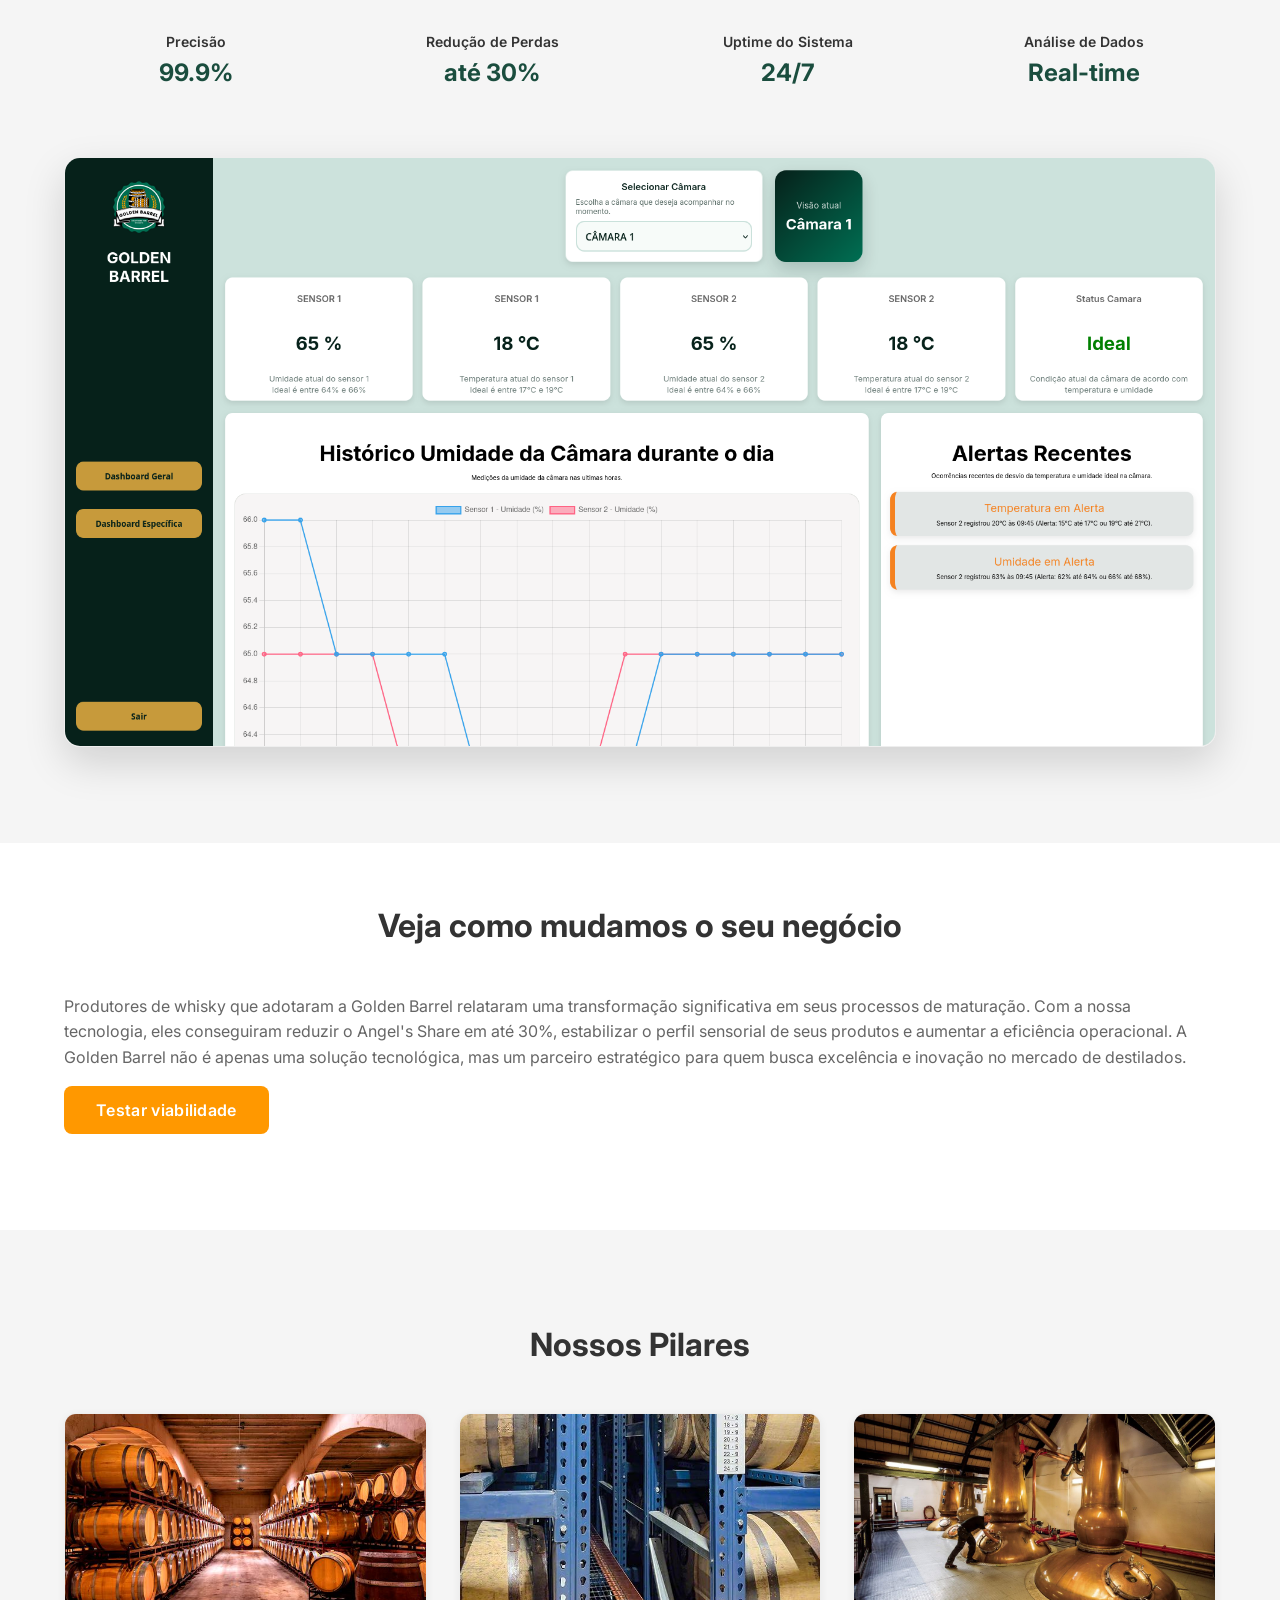
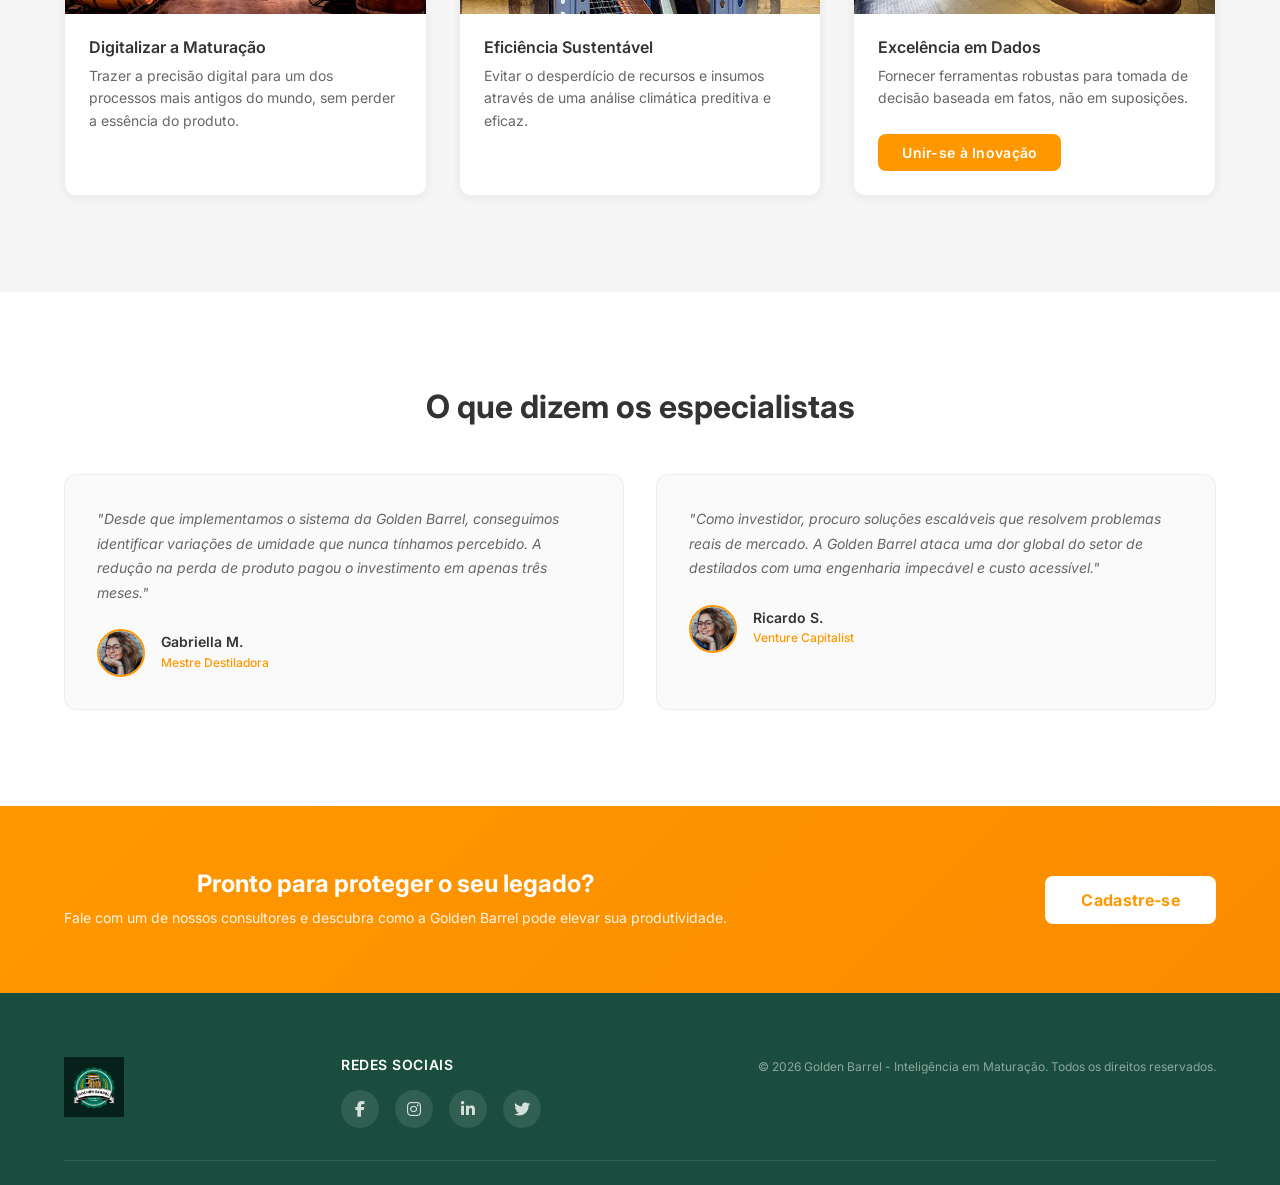
==== commit 8b563706: "Estilização das dashs e botao de voltar" ====
--- a/index.html
+++ b/index.html
@@ -151,22 +151,13 @@
     <section id="partners" class="partners">
         <div class="container">
             <div class="section-header">
-                <h2>Empresas que confiam no amanhã</h2>
-            </div>
-            <div class="partners-grid">
-                <div class="partner-card">
-                    <img src="Assets/images/OF.jpg" alt="Parceiro Estratégico">
-                </div>
-                <div class="partner-card">
-                    <img src="Assets/images/Flamengo.jpg" alt="Apoio Institucional">
-                </div>
-                <div class="partner-card">
-                    <img src="Assets/images/PL.jpg" alt="Logística de Inovação">
-                </div>
-                <div class="partner-card">
-                    <img src="Assets/images/phoenix.jpg" alt="Tecnologia de Sensores">
-                </div>
-            </div>
+                <h2>Veja como mudamos o seu negócio</h2>
+            </div>
+            <div class="section-content">
+                <p>Produtores de whisky que adotaram a Golden Barrel relataram uma transformação significativa em seus processos de maturação. Com a nossa tecnologia, eles conseguiram reduzir o Angel's Share em até 30%, estabilizar o perfil sensorial de seus produtos e aumentar a eficiência operacional. A Golden Barrel não é apenas uma solução tecnológica, mas um parceiro estratégico para quem busca excelência e inovação no mercado de destilados.</p>
+                <button class="btn btn-primary" id="benefits-cta-btn" onclick="calculadoraBtn()">Testar viabilidade</button>
+            </div>
+            
         </div>
     </section>
 
@@ -276,6 +267,9 @@
         function cadastrarBtn() {
             window.location.href = './cadastro.html'
         }
+        function calculadoraBtn() {
+            window.location.href = './calculadora.html'
+        }
     </script>
 </body>
 </html>
